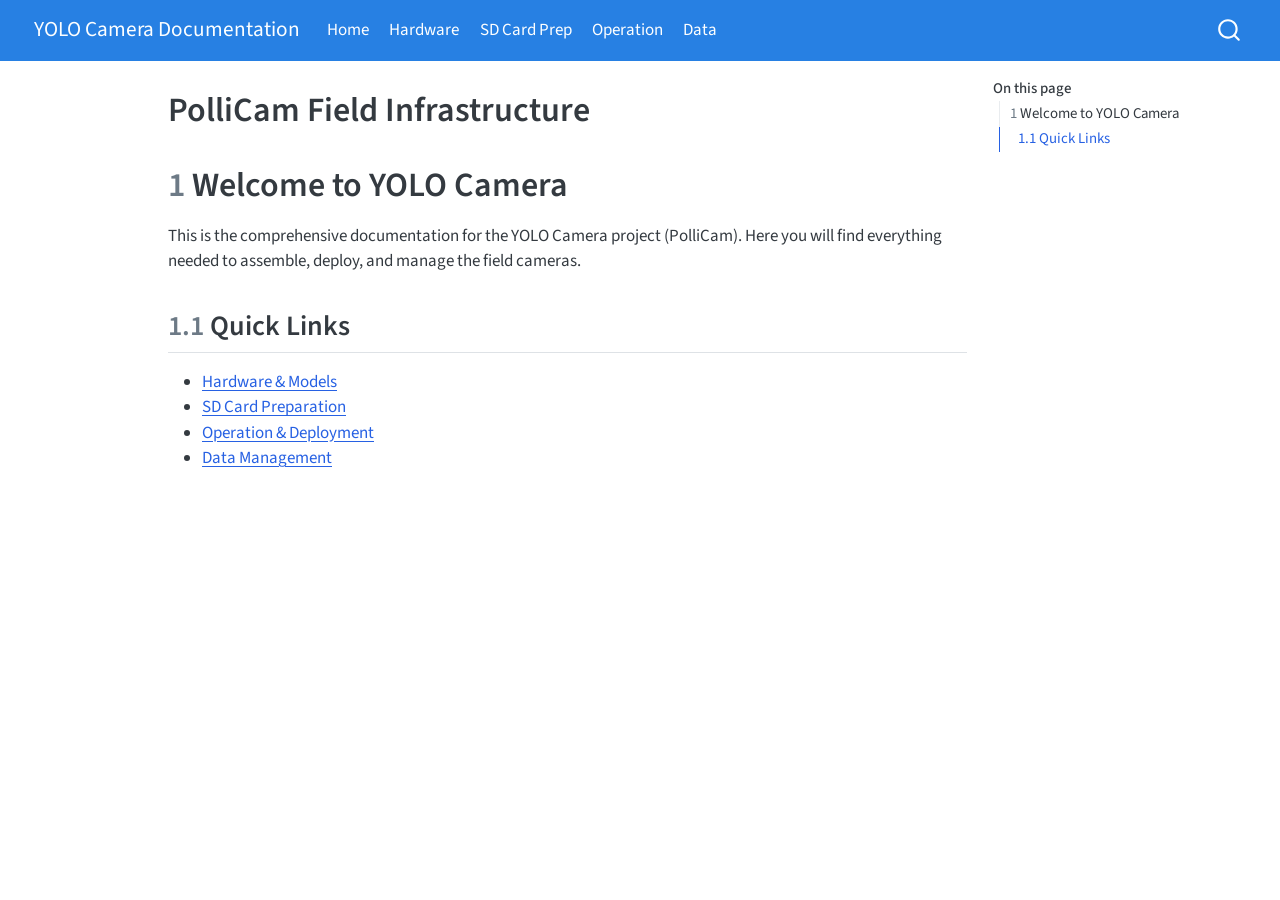
==== docs/index.html @ e06fcdb1 "feat: add parametric camera mount generator and initialize Quarto project documentation" ====
<!DOCTYPE html>
<html xmlns="http://www.w3.org/1999/xhtml" lang="en" xml:lang="en"><head>

<meta charset="utf-8">
<meta name="generator" content="quarto-1.8.25">

<meta name="viewport" content="width=device-width, initial-scale=1.0, user-scalable=yes">


<title>PolliCam Field Infrastructure – YOLO Camera Documentation</title>
<style>
code{white-space: pre-wrap;}
span.smallcaps{font-variant: small-caps;}
div.columns{display: flex; gap: min(4vw, 1.5em);}
div.column{flex: auto; overflow-x: auto;}
div.hanging-indent{margin-left: 1.5em; text-indent: -1.5em;}
ul.task-list{list-style: none;}
ul.task-list li input[type="checkbox"] {
  width: 0.8em;
  margin: 0 0.8em 0.2em -1em; /* quarto-specific, see https://github.com/quarto-dev/quarto-cli/issues/4556 */ 
  vertical-align: middle;
}
</style>


<script src="site_libs/quarto-nav/quarto-nav.js"></script>
<script src="site_libs/quarto-nav/headroom.min.js"></script>
<script src="site_libs/clipboard/clipboard.min.js"></script>
<script src="site_libs/quarto-search/autocomplete.umd.js"></script>
<script src="site_libs/quarto-search/fuse.min.js"></script>
<script src="site_libs/quarto-search/quarto-search.js"></script>
<meta name="quarto:offset" content="./">
<script src="site_libs/quarto-html/quarto.js" type="module"></script>
<script src="site_libs/quarto-html/tabsets/tabsets.js" type="module"></script>
<script src="site_libs/quarto-html/axe/axe-check.js" type="module"></script>
<script src="site_libs/quarto-html/popper.min.js"></script>
<script src="site_libs/quarto-html/tippy.umd.min.js"></script>
<script src="site_libs/quarto-html/anchor.min.js"></script>
<link href="site_libs/quarto-html/tippy.css" rel="stylesheet">
<link href="site_libs/quarto-html/quarto-syntax-highlighting-7b89279ff1a6dce999919e0e67d4d9ec.css" rel="stylesheet" id="quarto-text-highlighting-styles">
<script src="site_libs/bootstrap/bootstrap.min.js"></script>
<link href="site_libs/bootstrap/bootstrap-icons.css" rel="stylesheet">
<link href="site_libs/bootstrap/bootstrap-1b5e36f18c86829988420b2a400a633a.min.css" rel="stylesheet" append-hash="true" id="quarto-bootstrap" data-mode="light">
<script id="quarto-search-options" type="application/json">{
  "location": "navbar",
  "copy-button": false,
  "collapse-after": 3,
  "panel-placement": "end",
  "type": "overlay",
  "limit": 50,
  "keyboard-shortcut": [
    "f",
    "/",
    "s"
  ],
  "show-item-context": false,
  "language": {
    "search-no-results-text": "No results",
    "search-matching-documents-text": "matching documents",
    "search-copy-link-title": "Copy link to search",
    "search-hide-matches-text": "Hide additional matches",
    "search-more-match-text": "more match in this document",
    "search-more-matches-text": "more matches in this document",
    "search-clear-button-title": "Clear",
    "search-text-placeholder": "",
    "search-detached-cancel-button-title": "Cancel",
    "search-submit-button-title": "Submit",
    "search-label": "Search"
  }
}</script>


<link rel="stylesheet" href="styles.css">
</head>

<body class="nav-fixed quarto-light">

<div id="quarto-search-results"></div>
  <header id="quarto-header" class="headroom fixed-top">
    <nav class="navbar navbar-expand-lg " data-bs-theme="dark">
      <div class="navbar-container container-fluid">
      <div class="navbar-brand-container mx-auto">
    <a href="./index.html" class="navbar-brand navbar-brand-logo">
    </a>
    <a class="navbar-brand" href="./index.html">
    <span class="navbar-title">YOLO Camera Documentation</span>
    </a>
  </div>
            <div id="quarto-search" class="" title="Search"></div>
          <button class="navbar-toggler" type="button" data-bs-toggle="collapse" data-bs-target="#navbarCollapse" aria-controls="navbarCollapse" role="menu" aria-expanded="false" aria-label="Toggle navigation" onclick="if (window.quartoToggleHeadroom) { window.quartoToggleHeadroom(); }">
  <span class="navbar-toggler-icon"></span>
</button>
          <div class="collapse navbar-collapse" id="navbarCollapse">
            <ul class="navbar-nav navbar-nav-scroll me-auto">
  <li class="nav-item">
    <a class="nav-link active" href="./index.html" aria-current="page"> 
<span class="menu-text">Home</span></a>
  </li>  
  <li class="nav-item">
    <a class="nav-link" href="./hardware.html"> 
<span class="menu-text">Hardware</span></a>
  </li>  
  <li class="nav-item">
    <a class="nav-link" href="./sd_preparation.html"> 
<span class="menu-text">SD Card Prep</span></a>
  </li>  
  <li class="nav-item">
    <a class="nav-link" href="./operation_deployment.html"> 
<span class="menu-text">Operation</span></a>
  </li>  
  <li class="nav-item">
    <a class="nav-link" href="./data_management.html"> 
<span class="menu-text">Data</span></a>
  </li>  
</ul>
          </div> <!-- /navcollapse -->
            <div class="quarto-navbar-tools">
</div>
      </div> <!-- /container-fluid -->
    </nav>
</header>
<!-- content -->
<div id="quarto-content" class="quarto-container page-columns page-rows-contents page-layout-article page-navbar">
<!-- sidebar -->
<!-- margin-sidebar -->
    <div id="quarto-margin-sidebar" class="sidebar margin-sidebar">
        <nav id="TOC" role="doc-toc" class="toc-active">
    <h2 id="toc-title">On this page</h2>
   
  <ul>
  <li><a href="#welcome-to-yolo-camera" id="toc-welcome-to-yolo-camera" class="nav-link active" data-scroll-target="#welcome-to-yolo-camera"><span class="header-section-number">1</span> Welcome to YOLO Camera</a>
  <ul class="collapse">
  <li><a href="#quick-links" id="toc-quick-links" class="nav-link" data-scroll-target="#quick-links"><span class="header-section-number">1.1</span> Quick Links</a></li>
  </ul></li>
  </ul>
</nav>
    </div>
<!-- main -->
<main class="content" id="quarto-document-content">

<header id="title-block-header" class="quarto-title-block default">
<div class="quarto-title">
<h1 class="title">PolliCam Field Infrastructure</h1>
</div>



<div class="quarto-title-meta">

    
  
    
  </div>
  


</header>


<section id="welcome-to-yolo-camera" class="level1" data-number="1">
<h1 data-number="1"><span class="header-section-number">1</span> Welcome to YOLO Camera</h1>
<p>This is the comprehensive documentation for the YOLO Camera project (PolliCam). Here you will find everything needed to assemble, deploy, and manage the field cameras.</p>
<section id="quick-links" class="level2" data-number="1.1">
<h2 data-number="1.1" class="anchored" data-anchor-id="quick-links"><span class="header-section-number">1.1</span> Quick Links</h2>
<ul>
<li><a href="./hardware.html">Hardware &amp; Models</a></li>
<li><a href="./sd_preparation.html">SD Card Preparation</a></li>
<li><a href="./operation_deployment.html">Operation &amp; Deployment</a></li>
<li><a href="./data_management.html">Data Management</a></li>
</ul>


</section>
</section>

</main> <!-- /main -->
<script id="quarto-html-after-body" type="application/javascript">
  window.document.addEventListener("DOMContentLoaded", function (event) {
    const icon = "";
    const anchorJS = new window.AnchorJS();
    anchorJS.options = {
      placement: 'right',
      icon: icon
    };
    anchorJS.add('.anchored');
    const isCodeAnnotation = (el) => {
      for (const clz of el.classList) {
        if (clz.startsWith('code-annotation-')) {                     
          return true;
        }
      }
      return false;
    }
    const onCopySuccess = function(e) {
      // button target
      const button = e.trigger;
      // don't keep focus
      button.blur();
      // flash "checked"
      button.classList.add('code-copy-button-checked');
      var currentTitle = button.getAttribute("title");
      button.setAttribute("title", "Copied!");
      let tooltip;
      if (window.bootstrap) {
        button.setAttribute("data-bs-toggle", "tooltip");
        button.setAttribute("data-bs-placement", "left");
        button.setAttribute("data-bs-title", "Copied!");
        tooltip = new bootstrap.Tooltip(button, 
          { trigger: "manual", 
            customClass: "code-copy-button-tooltip",
            offset: [0, -8]});
        tooltip.show();    
      }
      setTimeout(function() {
        if (tooltip) {
          tooltip.hide();
          button.removeAttribute("data-bs-title");
          button.removeAttribute("data-bs-toggle");
          button.removeAttribute("data-bs-placement");
        }
        button.setAttribute("title", currentTitle);
        button.classList.remove('code-copy-button-checked');
      }, 1000);
      // clear code selection
      e.clearSelection();
    }
    const getTextToCopy = function(trigger) {
      const outerScaffold = trigger.parentElement.cloneNode(true);
      const codeEl = outerScaffold.querySelector('code');
      for (const childEl of codeEl.children) {
        if (isCodeAnnotation(childEl)) {
          childEl.remove();
        }
      }
      return codeEl.innerText;
    }
    const clipboard = new window.ClipboardJS('.code-copy-button:not([data-in-quarto-modal])', {
      text: getTextToCopy
    });
    clipboard.on('success', onCopySuccess);
    if (window.document.getElementById('quarto-embedded-source-code-modal')) {
      const clipboardModal = new window.ClipboardJS('.code-copy-button[data-in-quarto-modal]', {
        text: getTextToCopy,
        container: window.document.getElementById('quarto-embedded-source-code-modal')
      });
      clipboardModal.on('success', onCopySuccess);
    }
      var localhostRegex = new RegExp(/^(?:http|https):\/\/localhost\:?[0-9]*\//);
      var mailtoRegex = new RegExp(/^mailto:/);
        var filterRegex = new RegExp('/' + window.location.host + '/');
      var isInternal = (href) => {
          return filterRegex.test(href) || localhostRegex.test(href) || mailtoRegex.test(href);
      }
      // Inspect non-navigation links and adorn them if external
     var links = window.document.querySelectorAll('a[href]:not(.nav-link):not(.navbar-brand):not(.toc-action):not(.sidebar-link):not(.sidebar-item-toggle):not(.pagination-link):not(.no-external):not([aria-hidden]):not(.dropdown-item):not(.quarto-navigation-tool):not(.about-link)');
      for (var i=0; i<links.length; i++) {
        const link = links[i];
        if (!isInternal(link.href)) {
          // undo the damage that might have been done by quarto-nav.js in the case of
          // links that we want to consider external
          if (link.dataset.originalHref !== undefined) {
            link.href = link.dataset.originalHref;
          }
        }
      }
    function tippyHover(el, contentFn, onTriggerFn, onUntriggerFn) {
      const config = {
        allowHTML: true,
        maxWidth: 500,
        delay: 100,
        arrow: false,
        appendTo: function(el) {
            return el.parentElement;
        },
        interactive: true,
        interactiveBorder: 10,
        theme: 'quarto',
        placement: 'bottom-start',
      };
      if (contentFn) {
        config.content = contentFn;
      }
      if (onTriggerFn) {
        config.onTrigger = onTriggerFn;
      }
      if (onUntriggerFn) {
        config.onUntrigger = onUntriggerFn;
      }
      window.tippy(el, config); 
    }
    const noterefs = window.document.querySelectorAll('a[role="doc-noteref"]');
    for (var i=0; i<noterefs.length; i++) {
      const ref = noterefs[i];
      tippyHover(ref, function() {
        // use id or data attribute instead here
        let href = ref.getAttribute('data-footnote-href') || ref.getAttribute('href');
        try { href = new URL(href).hash; } catch {}
        const id = href.replace(/^#\/?/, "");
        const note = window.document.getElementById(id);
        if (note) {
          return note.innerHTML;
        } else {
          return "";
        }
      });
    }
    const xrefs = window.document.querySelectorAll('a.quarto-xref');
    const processXRef = (id, note) => {
      // Strip column container classes
      const stripColumnClz = (el) => {
        el.classList.remove("page-full", "page-columns");
        if (el.children) {
          for (const child of el.children) {
            stripColumnClz(child);
          }
        }
      }
      stripColumnClz(note)
      if (id === null || id.startsWith('sec-')) {
        // Special case sections, only their first couple elements
        const container = document.createElement("div");
        if (note.children && note.children.length > 2) {
          container.appendChild(note.children[0].cloneNode(true));
          for (let i = 1; i < note.children.length; i++) {
            const child = note.children[i];
            if (child.tagName === "P" && child.innerText === "") {
              continue;
            } else {
              container.appendChild(child.cloneNode(true));
              break;
            }
          }
          if (window.Quarto?.typesetMath) {
            window.Quarto.typesetMath(container);
          }
          return container.innerHTML
        } else {
          if (window.Quarto?.typesetMath) {
            window.Quarto.typesetMath(note);
          }
          return note.innerHTML;
        }
      } else {
        // Remove any anchor links if they are present
        const anchorLink = note.querySelector('a.anchorjs-link');
        if (anchorLink) {
          anchorLink.remove();
        }
        if (window.Quarto?.typesetMath) {
          window.Quarto.typesetMath(note);
        }
        if (note.classList.contains("callout")) {
          return note.outerHTML;
        } else {
          return note.innerHTML;
        }
      }
    }
    for (var i=0; i<xrefs.length; i++) {
      const xref = xrefs[i];
      tippyHover(xref, undefined, function(instance) {
        instance.disable();
        let url = xref.getAttribute('href');
        let hash = undefined; 
        if (url.startsWith('#')) {
          hash = url;
        } else {
          try { hash = new URL(url).hash; } catch {}
        }
        if (hash) {
          const id = hash.replace(/^#\/?/, "");
          const note = window.document.getElementById(id);
          if (note !== null) {
            try {
              const html = processXRef(id, note.cloneNode(true));
              instance.setContent(html);
            } finally {
              instance.enable();
              instance.show();
            }
          } else {
            // See if we can fetch this
            fetch(url.split('#')[0])
            .then(res => res.text())
            .then(html => {
              const parser = new DOMParser();
              const htmlDoc = parser.parseFromString(html, "text/html");
              const note = htmlDoc.getElementById(id);
              if (note !== null) {
                const html = processXRef(id, note);
                instance.setContent(html);
              } 
            }).finally(() => {
              instance.enable();
              instance.show();
            });
          }
        } else {
          // See if we can fetch a full url (with no hash to target)
          // This is a special case and we should probably do some content thinning / targeting
          fetch(url)
          .then(res => res.text())
          .then(html => {
            const parser = new DOMParser();
            const htmlDoc = parser.parseFromString(html, "text/html");
            const note = htmlDoc.querySelector('main.content');
            if (note !== null) {
              // This should only happen for chapter cross references
              // (since there is no id in the URL)
              // remove the first header
              if (note.children.length > 0 && note.children[0].tagName === "HEADER") {
                note.children[0].remove();
              }
              const html = processXRef(null, note);
              instance.setContent(html);
            } 
          }).finally(() => {
            instance.enable();
            instance.show();
          });
        }
      }, function(instance) {
      });
    }
        let selectedAnnoteEl;
        const selectorForAnnotation = ( cell, annotation) => {
          let cellAttr = 'data-code-cell="' + cell + '"';
          let lineAttr = 'data-code-annotation="' +  annotation + '"';
          const selector = 'span[' + cellAttr + '][' + lineAttr + ']';
          return selector;
        }
        const selectCodeLines = (annoteEl) => {
          const doc = window.document;
          const targetCell = annoteEl.getAttribute("data-target-cell");
          const targetAnnotation = annoteEl.getAttribute("data-target-annotation");
          const annoteSpan = window.document.querySelector(selectorForAnnotation(targetCell, targetAnnotation));
          const lines = annoteSpan.getAttribute("data-code-lines").split(",");
          const lineIds = lines.map((line) => {
            return targetCell + "-" + line;
          })
          let top = null;
          let height = null;
          let parent = null;
          if (lineIds.length > 0) {
              //compute the position of the single el (top and bottom and make a div)
              const el = window.document.getElementById(lineIds[0]);
              top = el.offsetTop;
              height = el.offsetHeight;
              parent = el.parentElement.parentElement;
            if (lineIds.length > 1) {
              const lastEl = window.document.getElementById(lineIds[lineIds.length - 1]);
              const bottom = lastEl.offsetTop + lastEl.offsetHeight;
              height = bottom - top;
            }
            if (top !== null && height !== null && parent !== null) {
              // cook up a div (if necessary) and position it 
              let div = window.document.getElementById("code-annotation-line-highlight");
              if (div === null) {
                div = window.document.createElement("div");
                div.setAttribute("id", "code-annotation-line-highlight");
                div.style.position = 'absolute';
                parent.appendChild(div);
              }
              div.style.top = top - 2 + "px";
              div.style.height = height + 4 + "px";
              div.style.left = 0;
              let gutterDiv = window.document.getElementById("code-annotation-line-highlight-gutter");
              if (gutterDiv === null) {
                gutterDiv = window.document.createElement("div");
                gutterDiv.setAttribute("id", "code-annotation-line-highlight-gutter");
                gutterDiv.style.position = 'absolute';
                const codeCell = window.document.getElementById(targetCell);
                const gutter = codeCell.querySelector('.code-annotation-gutter');
                gutter.appendChild(gutterDiv);
              }
              gutterDiv.style.top = top - 2 + "px";
              gutterDiv.style.height = height + 4 + "px";
            }
            selectedAnnoteEl = annoteEl;
          }
        };
        const unselectCodeLines = () => {
          const elementsIds = ["code-annotation-line-highlight", "code-annotation-line-highlight-gutter"];
          elementsIds.forEach((elId) => {
            const div = window.document.getElementById(elId);
            if (div) {
              div.remove();
            }
          });
          selectedAnnoteEl = undefined;
        };
          // Handle positioning of the toggle
      window.addEventListener(
        "resize",
        throttle(() => {
          elRect = undefined;
          if (selectedAnnoteEl) {
            selectCodeLines(selectedAnnoteEl);
          }
        }, 10)
      );
      function throttle(fn, ms) {
      let throttle = false;
      let timer;
        return (...args) => {
          if(!throttle) { // first call gets through
              fn.apply(this, args);
              throttle = true;
          } else { // all the others get throttled
              if(timer) clearTimeout(timer); // cancel #2
              timer = setTimeout(() => {
                fn.apply(this, args);
                timer = throttle = false;
              }, ms);
          }
        };
      }
        // Attach click handler to the DT
        const annoteDls = window.document.querySelectorAll('dt[data-target-cell]');
        for (const annoteDlNode of annoteDls) {
          annoteDlNode.addEventListener('click', (event) => {
            const clickedEl = event.target;
            if (clickedEl !== selectedAnnoteEl) {
              unselectCodeLines();
              const activeEl = window.document.querySelector('dt[data-target-cell].code-annotation-active');
              if (activeEl) {
                activeEl.classList.remove('code-annotation-active');
              }
              selectCodeLines(clickedEl);
              clickedEl.classList.add('code-annotation-active');
            } else {
              // Unselect the line
              unselectCodeLines();
              clickedEl.classList.remove('code-annotation-active');
            }
          });
        }
    const findCites = (el) => {
      const parentEl = el.parentElement;
      if (parentEl) {
        const cites = parentEl.dataset.cites;
        if (cites) {
          return {
            el,
            cites: cites.split(' ')
          };
        } else {
          return findCites(el.parentElement)
        }
      } else {
        return undefined;
      }
    };
    var bibliorefs = window.document.querySelectorAll('a[role="doc-biblioref"]');
    for (var i=0; i<bibliorefs.length; i++) {
      const ref = bibliorefs[i];
      const citeInfo = findCites(ref);
      if (citeInfo) {
        tippyHover(citeInfo.el, function() {
          var popup = window.document.createElement('div');
          citeInfo.cites.forEach(function(cite) {
            var citeDiv = window.document.createElement('div');
            citeDiv.classList.add('hanging-indent');
            citeDiv.classList.add('csl-entry');
            var biblioDiv = window.document.getElementById('ref-' + cite);
            if (biblioDiv) {
              citeDiv.innerHTML = biblioDiv.innerHTML;
            }
            popup.appendChild(citeDiv);
          });
          return popup.innerHTML;
        });
      }
    }
  });
  </script>
</div> <!-- /content -->




</body></html>
---- docs/site_libs/quarto-html/tippy.css ----
.tippy-box[data-animation=fade][data-state=hidden]{opacity:0}[data-tippy-root]{max-width:calc(100vw - 10px)}.tippy-box{position:relative;background-color:#333;color:#fff;border-radius:4px;font-size:14px;line-height:1.4;white-space:normal;outline:0;transition-property:transform,visibility,opacity}.tippy-box[data-placement^=top]>.tippy-arrow{bottom:0}.tippy-box[data-placement^=top]>.tippy-arrow:before{bottom:-7px;left:0;border-width:8px 8px 0;border-top-color:initial;transform-origin:center top}.tippy-box[data-placement^=bottom]>.tippy-arrow{top:0}.tippy-box[data-placement^=bottom]>.tippy-arrow:before{top:-7px;left:0;border-width:0 8px 8px;border-bottom-color:initial;transform-origin:center bottom}.tippy-box[data-placement^=left]>.tippy-arrow{right:0}.tippy-box[data-placement^=left]>.tippy-arrow:before{border-width:8px 0 8px 8px;border-left-color:initial;right:-7px;transform-origin:center left}.tippy-box[data-placement^=right]>.tippy-arrow{left:0}.tippy-box[data-placement^=right]>.tippy-arrow:before{left:-7px;border-width:8px 8px 8px 0;border-right-color:initial;transform-origin:center right}.tippy-box[data-inertia][data-state=visible]{transition-timing-function:cubic-bezier(.54,1.5,.38,1.11)}.tippy-arrow{width:16px;height:16px;color:#333}.tippy-arrow:before{content:"";position:absolute;border-color:transparent;border-style:solid}.tippy-content{position:relative;padding:5px 9px;z-index:1}
---- docs/site_libs/quarto-html/quarto-syntax-highlighting-7b89279ff1a6dce999919e0e67d4d9ec.css ----
/* quarto syntax highlight colors */
:root {
  --quarto-hl-ot-color: #003B4F;
  --quarto-hl-at-color: #657422;
  --quarto-hl-ss-color: #20794D;
  --quarto-hl-an-color: #5E5E5E;
  --quarto-hl-fu-color: #4758AB;
  --quarto-hl-st-color: #20794D;
  --quarto-hl-cf-color: #003B4F;
  --quarto-hl-op-color: #5E5E5E;
  --quarto-hl-er-color: #AD0000;
  --quarto-hl-bn-color: #AD0000;
  --quarto-hl-al-color: #AD0000;
  --quarto-hl-va-color: #111111;
  --quarto-hl-bu-color: inherit;
  --quarto-hl-ex-color: inherit;
  --quarto-hl-pp-color: #AD0000;
  --quarto-hl-in-color: #5E5E5E;
  --quarto-hl-vs-color: #20794D;
  --quarto-hl-wa-color: #5E5E5E;
  --quarto-hl-do-color: #5E5E5E;
  --quarto-hl-im-color: #00769E;
  --quarto-hl-ch-color: #20794D;
  --quarto-hl-dt-color: #AD0000;
  --quarto-hl-fl-color: #AD0000;
  --quarto-hl-co-color: #5E5E5E;
  --quarto-hl-cv-color: #5E5E5E;
  --quarto-hl-cn-color: #8f5902;
  --quarto-hl-sc-color: #5E5E5E;
  --quarto-hl-dv-color: #AD0000;
  --quarto-hl-kw-color: #003B4F;
}

/* other quarto variables */
:root {
  --quarto-font-monospace: SFMono-Regular, Menlo, Monaco, Consolas, "Liberation Mono", "Courier New", monospace;
}

/* syntax highlight based on Pandoc's rules */
pre > code.sourceCode > span {
  color: #003B4F;
}

code.sourceCode > span {
  color: #003B4F;
}

div.sourceCode,
div.sourceCode pre.sourceCode {
  color: #003B4F;
}

/* Normal */
code span {
  color: #003B4F;
}

/* Alert */
code span.al {
  color: #AD0000;
  font-style: inherit;
}

/* Annotation */
code span.an {
  color: #5E5E5E;
  font-style: inherit;
}

/* Attribute */
code span.at {
  color: #657422;
  font-style: inherit;
}

/* BaseN */
code span.bn {
  color: #AD0000;
  font-style: inherit;
}

/* BuiltIn */
code span.bu {
  font-style: inherit;
}

/* ControlFlow */
code span.cf {
  color: #003B4F;
  font-weight: bold;
  font-style: inherit;
}

/* Char */
code span.ch {
  color: #20794D;
  font-style: inherit;
}

/* Constant */
code span.cn {
  color: #8f5902;
  font-style: inherit;
}

/* Comment */
code span.co {
  color: #5E5E5E;
  font-style: inherit;
}

/* CommentVar */
code span.cv {
  color: #5E5E5E;
  font-style: italic;
}

/* Documentation */
code span.do {
  color: #5E5E5E;
  font-style: italic;
}

/* DataType */
code span.dt {
  color: #AD0000;
  font-style: inherit;
}

/* DecVal */
code span.dv {
  color: #AD0000;
  font-style: inherit;
}

/* Error */
code span.er {
  color: #AD0000;
  font-style: inherit;
}

/* Extension */
code span.ex {
  font-style: inherit;
}

/* Float */
code span.fl {
  color: #AD0000;
  font-style: inherit;
}

/* Function */
code span.fu {
  color: #4758AB;
  font-style: inherit;
}

/* Import */
code span.im {
  color: #00769E;
  font-style: inherit;
}

/* Information */
code span.in {
  color: #5E5E5E;
  font-style: inherit;
}

/* Keyword */
code span.kw {
  color: #003B4F;
  font-weight: bold;
  font-style: inherit;
}

/* Operator */
code span.op {
  color: #5E5E5E;
  font-style: inherit;
}

/* Other */
code span.ot {
  color: #003B4F;
  font-style: inherit;
}

/* Preprocessor */
code span.pp {
  color: #AD0000;
  font-style: inherit;
}

/* SpecialChar */
code span.sc {
  color: #5E5E5E;
  font-style: inherit;
}

/* SpecialString */
code span.ss {
  color: #20794D;
  font-style: inherit;
}

/* String */
code span.st {
  color: #20794D;
  font-style: inherit;
}

/* Variable */
code span.va {
  color: #111111;
  font-style: inherit;
}

/* VerbatimString */
code span.vs {
  color: #20794D;
  font-style: inherit;
}

/* Warning */
code span.wa {
  color: #5E5E5E;
  font-style: italic;
}

.prevent-inlining {
  content: "</";
}

/*# sourceMappingURL=3944bc705cfaf4c80e56f77c5205168a.css.map */
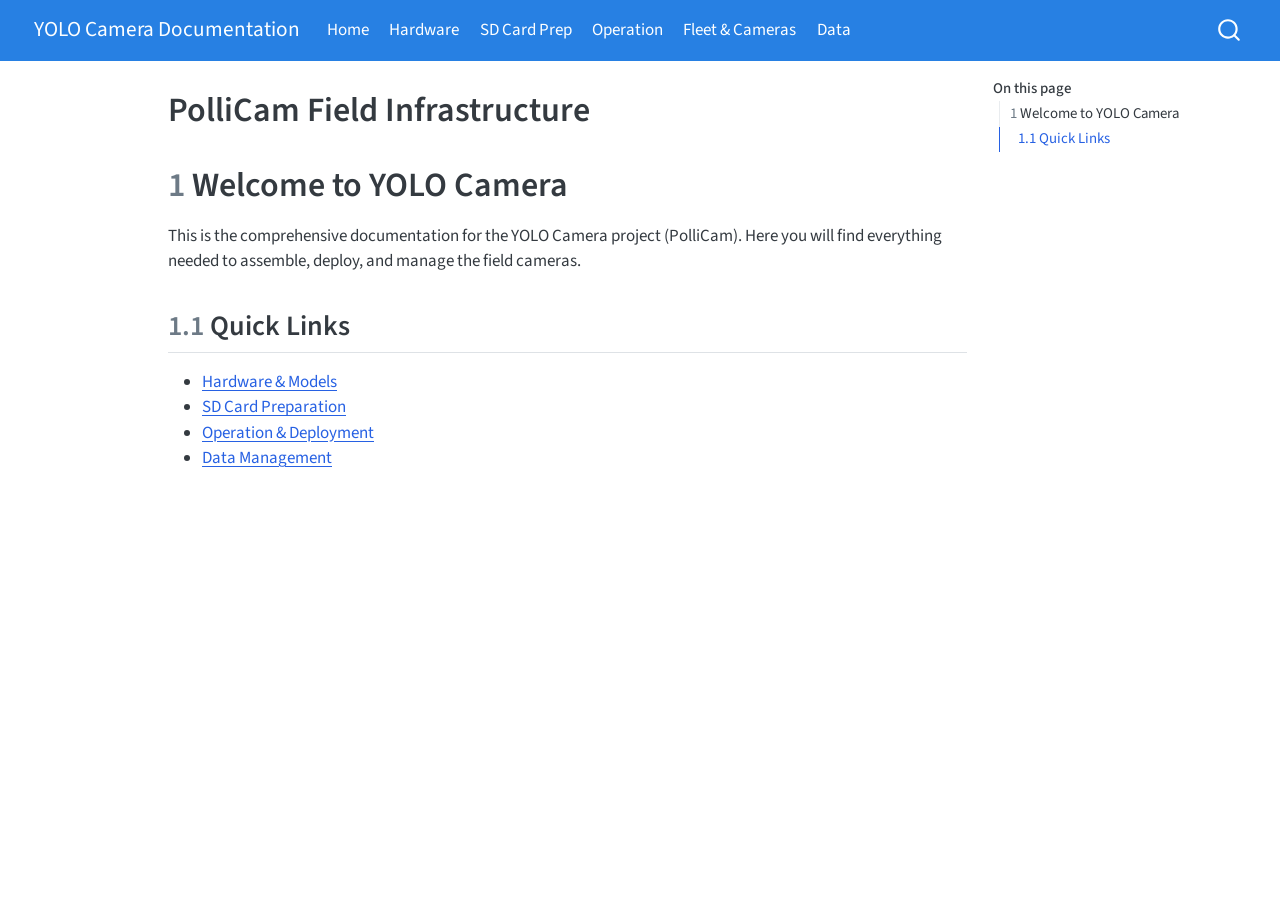
==== commit 4065f6c6: "docs: add fleet management registry and inventory page" ====
--- a/docs/index.html
+++ b/docs/index.html
@@ -109,6 +109,10 @@
 <span class="menu-text">Operation</span></a>
   </li>  
   <li class="nav-item">
+    <a class="nav-link" href="./fleet_management.html"> 
+<span class="menu-text">Fleet &amp; Cameras</span></a>
+  </li>  
+  <li class="nav-item">
     <a class="nav-link" href="./data_management.html"> 
 <span class="menu-text">Data</span></a>
   </li>  
